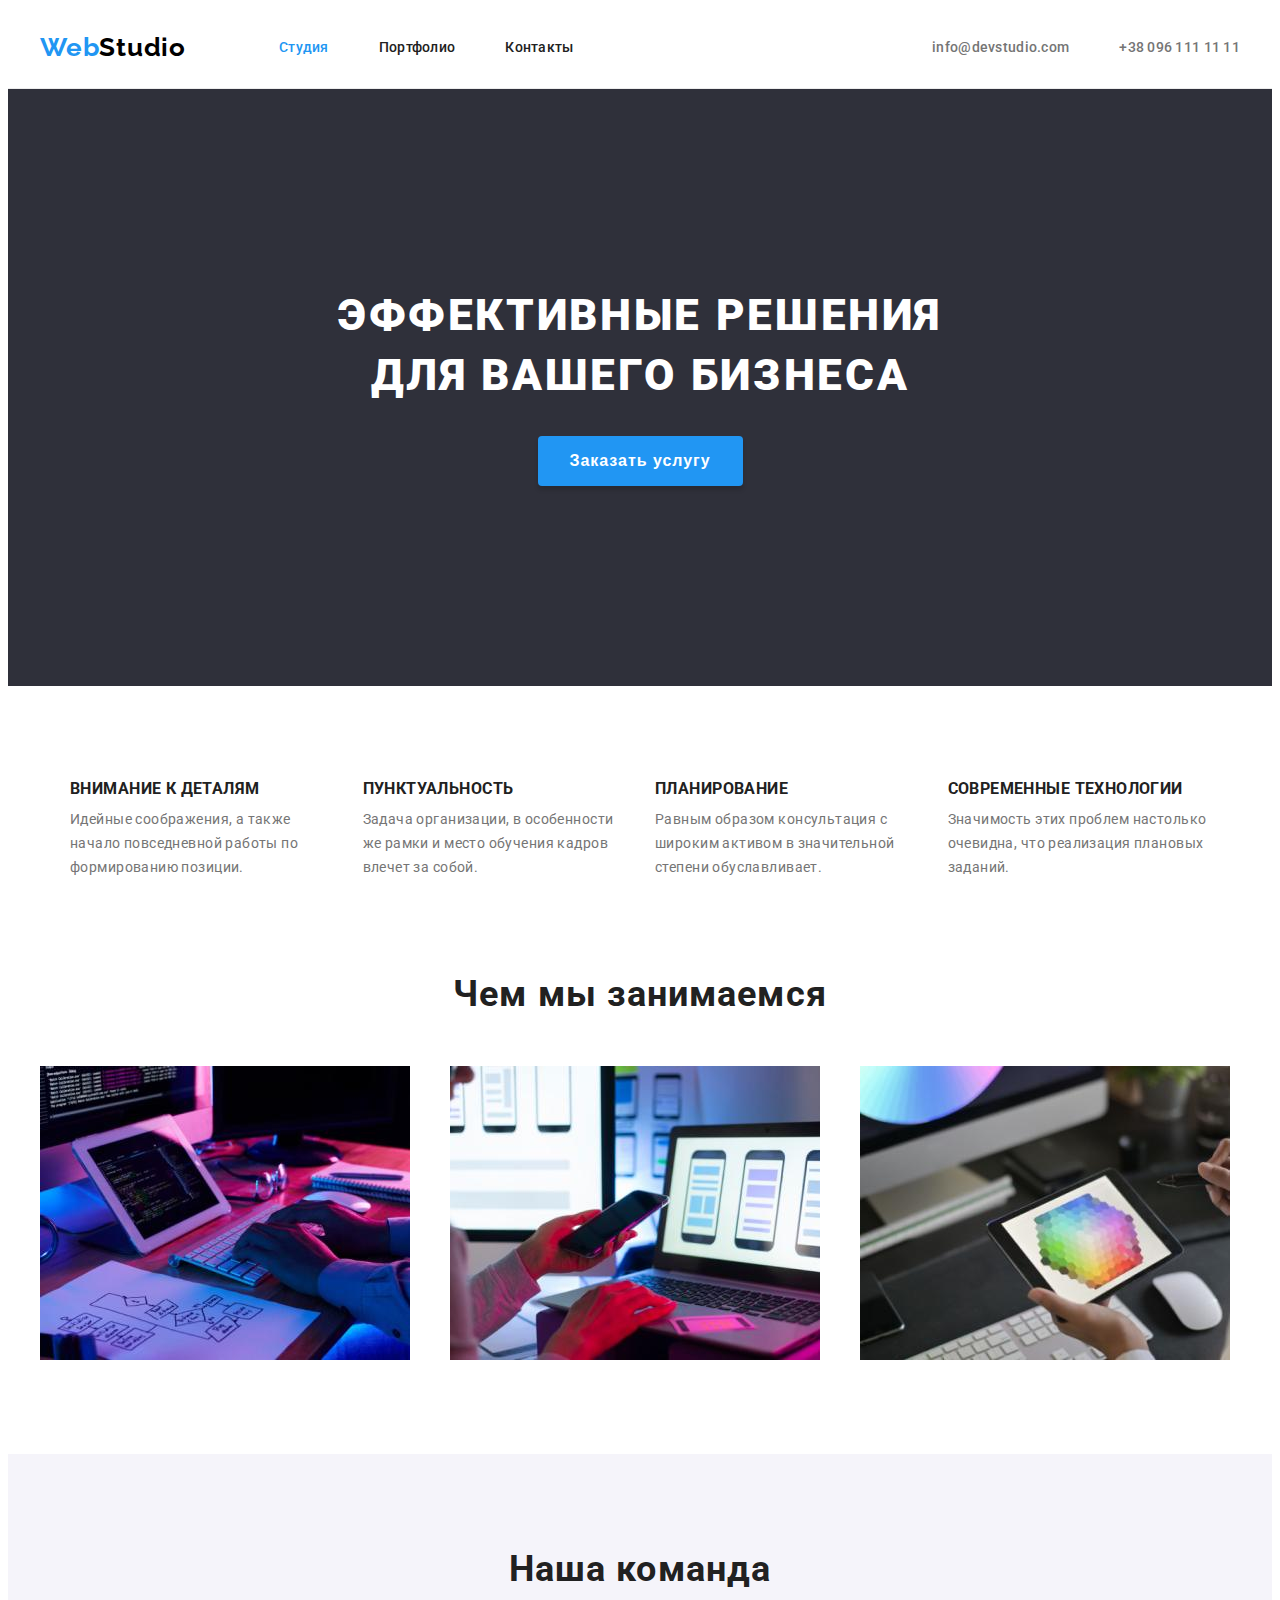
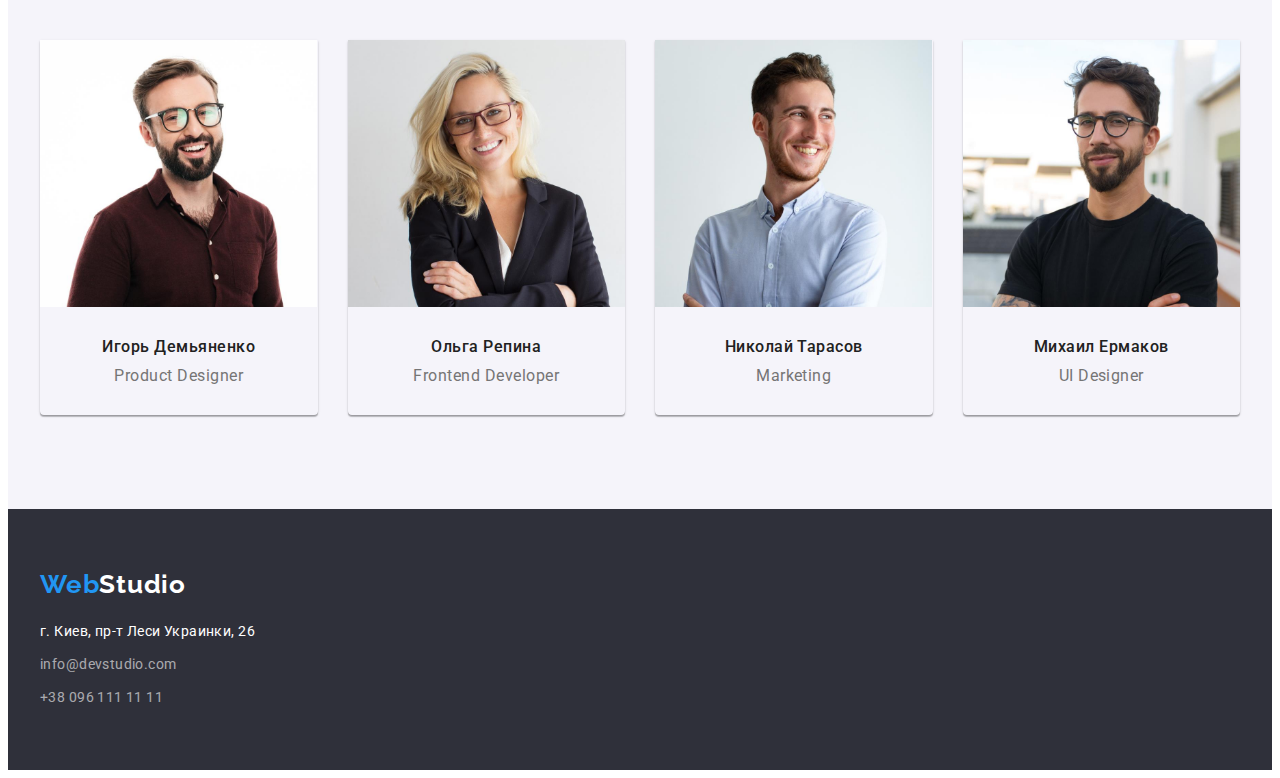
==== index.html @ 952a9874 "copy home work #3" ====
<!DOCTYPE html>
<html lang="ru">
    <head>
        <meta charset="UTF-8" />
        <meta http-equiv="X-UA-Compatible" content="IE=edge" />
        <meta name="viewport" content="width=device-width, initial-scale=1.0" />
        <title>WebStudio | Главная</title>

        <link rel="preconnect" href="https://fonts.googleapis.com" />
        <link rel="preconnect" href="https://fonts.gstatic.com" crossorigin />
        <link
            href="https://fonts.googleapis.com/css2?family=Raleway:wght@700&family=Roboto:wght@400;500;700;900&display=swap"
            rel="stylesheet"
        />
        <link
            rel="stylesheet"
            href="https://cdnjs.cloudflare.com/ajax/libs/modern-normalize/1.1.0/modern-normalize.min.css"
            integrity="sha512-wpPYUAdjBVSE4KJnH1VR1HeZfpl1ub8YT/NKx4PuQ5NmX2tKuGu6U/JRp5y+Y8XG2tV+wKQpNHVUX03MfMFn9Q=="
            crossorigin="anonymous"
            referrerpolicy="no-referrer"
        />
        <link rel="stylesheet" href="./css/styles.css" />
    </head>
    <body>
        <header class="header">
            <div class="container header-container">
                <a href="./index.html" lang="en" class="logo logo-header"
                    >Web<span>Studio</span></a
                >
                <nav class="navigation">
                    <ul class="navigation-list">
                        <li class="navigation-item">
                            <a
                                href="./index.html"
                                class="navigation-link current"
                                >Студия</a
                            >
                        </li>
                        <li class="navigation-item">
                            <a href="./portfolio.html" class="navigation-link"
                                >Портфолио</a
                            >
                        </li>
                        <li class="navigation-item">
                            <a href="#" class="navigation-link">Контакты</a>
                        </li>
                    </ul>
                </nav>
                <ul class="contacts">
                    <li class="contacts-item">
                        <a
                            href="mailto:info@devstudio.com"
                            class="contacts-link"
                            >info@devstudio.com</a
                        >
                    </li>
                    <li class="contacts-item">
                        <a href="tel:+380961111111" class="contacts-link"
                            >+38 096 111 11 11</a
                        >
                    </li>
                </ul>
            </div>
        </header>
        <main>
            <section class="order-service">
                <div class="container">
                    <h1 class="order-service-title">
                        Эффективные решения для вашего бизнеса
                    </h1>
                    <button type="button" class="order-service-button">
                        Заказать услугу
                    </button>
                </div>
            </section>
            <section class="features">
                <div class="container">
                    <h2 class="visually-hidden">Особенности</h2>
                    <ul class="features-list">
                        <li class="features-item">
                            <h3 class="features-title">Внимание к деталям</h3>
                            <p class="features-text">
                                Идейные соображения, а также начало повседневной
                                работы по формированию позиции.
                            </p>
                        </li>
                        <li class="features-item">
                            <h3 class="features-title">Пунктуальность</h3>
                            <p class="features-text">
                                Задача организации, в особенности же рамки и
                                место обучения кадров влечет за собой.
                            </p>
                        </li>
                        <li class="features-item">
                            <h3 class="features-title">Планирование</h3>
                            <p class="features-text">
                                Равным образом консультация с широким активом в
                                значительной степени обуславливает.
                            </p>
                        </li>
                        <li class="features-item">
                            <h3 class="features-title">
                                Современные технологии
                            </h3>
                            <p class="features-text">
                                Значимость этих проблем настолько очевидна, что
                                реализация плановых заданий.
                            </p>
                        </li>
                    </ul>
                </div>
            </section>
            <section class="about-us">
                <div class="container">
                    <h2 class="about-us-title">Чем мы занимаемся</h2>
                    <ul class="about-us-list">
                        <li class="about-us-item">
                            <img
                                src="./img/our-specialization-1.jpg"
                                alt="Разработка сайтов"
                            />
                        </li>
                        <li class="about-us-item">
                            <img
                                src="./img/our-specialization-2.jpg"
                                alt="Разработка мобильных приложений"
                            />
                        </li>
                        <li class="about-us-item">
                            <img
                                src="./img/our-specialization-3.jpg"
                                alt="Разработка уникальных дизайнов"
                            />
                        </li>
                    </ul>
                </div>
            </section>
            <section class="our-team">
                <div class="container">
                    <h2 class="our-team-title">Наша команда</h2>
                    <ul class="our-team-list">
                        <li class="our-team-item">
                            <img
                                src="./img/igor-demyanenko.jpg"
                                alt="Игорь Демьяненко - дизайнер"
                            />
                            <div class="our-team-description">
                                <h3 class="our-team-secondary-title">
                                    Игорь Демьяненко
                                </h3>
                                <p lang="en" class="our-team-text">
                                    Product Designer
                                </p>
                            </div>
                        </li>
                        <li class="our-team-item">
                            <img
                                src="./img/olga-repina.jpg"
                                alt="Ольга Репина - Frontend разработчик"
                            />
                            <div class="our-team-description">
                                <h3 class="our-team-secondary-title">
                                    Ольга Репина
                                </h3>
                                <p lang="en" class="our-team-text">
                                    Frontend Developer
                                </p>
                            </div>
                        </li>
                        <li class="our-team-item">
                            <img
                                src="./img/nikolay-tarasov.jpg"
                                alt="Николай Тарасов - Маркетолог"
                            />
                            <div class="our-team-description">
                                <h3 class="our-team-secondary-title">
                                    Николай Тарасов
                                </h3>
                                <p lang="en" class="our-team-text">Marketing</p>
                            </div>
                        </li>
                        <li class="our-team-item">
                            <img
                                src="./img/mikhail-yermakov.jpg"
                                alt="Михаил Ермаков - Дизайнер интерфейсов"
                            />
                            <div class="our-team-description">
                                <h3 class="our-team-secondary-title">
                                    Михаил Ермаков
                                </h3>
                                <p lang="en" class="our-team-text">
                                    UI Designer
                                </p>
                            </div>
                        </li>
                    </ul>
                </div>
            </section>
        </main>
        <footer class="footer">
            <div class="container">
                <div class="footer-logo-wrap">
                    <a href="./index.html" lang="en" class="logo logo-footer"
                        >Web<span>Studio</span></a
                    >
                </div>
                <address class="footer-address">
                    <p class="footer-address-text">
                        г. Киев, пр-т Леси Украинки, 26
                    </p>
                    <ul class="footer-address-list">
                        <li class="footer-address-item">
                            <a
                                href="mailto:info@devstudio.com"
                                class="footer-address-link"
                                >info@devstudio.com</a
                            >
                        </li>
                        <li>
                            <a
                                href="tel:+380961111111"
                                class="footer-address-link"
                                >+38 096 111 11 11</a
                            >
                        </li>
                    </ul>
                </address>
            </div>
        </footer>
    </body>
</html>
---- css/styles.css ----
:root {
    --first-background-color: #ffffff;
    --secondary-background-color: #2f303a;
    --third-background-color: #f5f4fa;
    --header-logo: #000000;
    --primery-text-color: #757575;
    --primery-title-color: #212121;
    --links-hover-color: #2196f3;
    --button-hover-color: #188ce8;
    --footer-links-color: rgba(255, 255, 255, 0.6);
    --header-border-bottom: #ececec;
    --our-work-item-border: #eeeeee;
}

body {
    font-family: 'Roboto', sans-serif;
    color: var(--primery-title-color);
    background-color: var(--first-background-color);
}

ul {
    list-style: none;
}

a {
    text-decoration: none;
    color: inherit;
}

p,
h1,
h2,
h3,
h4,
h5,
h6 {
    margin: 0;
}

ul {
    margin: 0;
    padding: 0;
}

button {
    cursor: pointer;
}

a {
    text-decoration: none;
}

ul {
    list-style: none;
}

img {
    display: block;
    max-width: 100%;
    height: auto;
}

.container {
    width: 1200px;
    padding-right: 15px;
    padding-left: 15px;
    margin: 0 auto;
}

.visually-hidden {
    position: absolute;
    white-space: nowrap;
    width: 1px;
    height: 1px;
    overflow: hidden;
    border: 0;
    padding: 0;
    clip: rect(0 0 0 0);
    clip-path: inset(50%);
    margin: -1px;
}

.logo {
    font-family: Raleway;
    font-weight: 700;
    font-size: 26px;
    line-height: 1.19;
    letter-spacing: 0.03em;
    color: var(--links-hover-color);
}

/* links
   ========================================================================== */

.current,
.footer-address-link:hover,
.footer-address-link:focus,
.contacts-link:hover,
.contacts-link:focus,
.navigation-link:hover,
.navigation-link:focus {
    color: var(--links-hover-color);
}

/* header
   ========================================================================== */

.header {
    border-bottom: 1px solid var(--header-border-bottom);
}

.header-container {
    display: flex;
    align-items: center;
}

.navigation-list {
    display: flex;
}

.logo-header {
    margin-right: 93px;
    padding-top: 24px;
    padding-bottom: 25px;
}

.logo span {
    color: var(--header-logo);
}

.navigation {
    font-weight: 500;
    font-size: 14px;
    line-height: 1.14;
    letter-spacing: 0.02em;
}

.navigation-link {
    display: block;
    padding-top: 32px;
    padding-bottom: 32px;
}

.navigation-item:not(:last-child) {
    margin-right: 50px;
}

.contacts {
    display: flex;
    margin-left: auto;
    font-weight: 500;
    font-size: 14px;
    line-height: 1.14;
    letter-spacing: 0.02em;
    color: var(--primery-text-color);
}

.contacts-link {
    padding-top: 32px;
    padding-bottom: 32px;
}

.contacts-item:not(:last-child) {
    margin-right: 50px;
}

/* order service
   ========================================================================== */

.order-service {
    padding-top: 197px;
    padding-bottom: 200px;
    background-color: var(--secondary-background-color);
}

.order-service-title {
    width: 696px;
    margin: 0 auto 30px;
    text-align: center;
    font-weight: 900;
    font-size: 44px;
    line-height: 1.36;
    letter-spacing: 0.06em;
    text-transform: uppercase;
    color: var(--first-background-color);
}

.order-service-button {
    display: block;
    min-width: 200px;
    min-height: 50px;
    padding: 10px 32px;
    margin: 0 auto;
    border: 0;
    border-radius: 4px;
    font-weight: 700;
    font-size: 16px;
    line-height: 1.88;
    letter-spacing: 0.06em;
    color: var(--first-background-color);
    background-color: var(--links-hover-color);
    box-shadow: 0px 4px 4px rgba(0, 0, 0, 0.15);
}
.order-service-button:hover,
.order-service-button:focus {
    background-color: var(--button-hover-color);
}
/* features
   ========================================================================== */

.features {
    font-size: 14px;
    letter-spacing: 0.03em;
    padding-top: 94px;
    padding-bottom: 94px;
}

.features-list {
    display: flex;
    flex-wrap: wrap;
    margin-left: 30px;
}

.features-item {
    flex-basis: calc(100% / 4 - 30px);
    margin-right: 30px;
    width: 270px;
}

.features-title {
    margin-bottom: 10px;
}

.features-item .features-title {
    font-weight: 700;
    line-height: 1.14;
    text-transform: uppercase;
}

.features-text {
    line-height: 1.71;
    color: var(--primery-text-color);
}

/* about us
   ========================================================================== */

.about-us {
    padding-bottom: 94px;
}

.about-us-list {
    display: flex;
    flex-wrap: wrap;
    margin-right: -30px;
}

.about-us-item {
    flex-basis: calc(100% / 3 - 30px);
    margin-right: 30px;
}

.about-us-title {
    margin-bottom: 50px;
    text-align: center;
    font-weight: 700;
    font-size: 36px;
    line-height: 1.16;
    letter-spacing: 0.03em;
}

/* our team
   ========================================================================== */

.our-team {
    padding-top: 94px;
    padding-bottom: 94px;
    background-color: var(--third-background-color);
}

.our-team-title {
    margin-bottom: 50px;
    text-align: center;
    font-weight: 700;
    font-size: 36px;
    line-height: 1.17;
    letter-spacing: 0.03em;
}

.our-team-list {
    display: flex;
    flex-wrap: wrap;
    margin-right: -30px;
}

.our-team-item {
    flex-basis: calc(100% / 4 - 30px);
    margin-right: 30px;
    border-radius: 0px 0px 4px 4px;
    box-shadow: 0px 1px 3px rgba(0, 0, 0, 0.12), 0px 1px 1px rgba(0, 0, 0, 0.14),
        0px 2px 1px rgba(0, 0, 0, 0.2);
}

.our-team-description {
    padding-top: 30px;
    padding-bottom: 30px;
    text-align: center;
}

.our-team-secondary-title {
    margin-bottom: 10px;
    font-weight: 500;
    font-size: 16px;
    line-height: 1.19;
    letter-spacing: 0.03em;
}

.our-team-text {
    font-size: 16px;
    line-height: 1.19;
    letter-spacing: 0.03em;
    color: var(--primery-text-color);
}

/* footer
   ========================================================================== */
.footer {
    padding-top: 60px;
    padding-bottom: 60px;
    background-color: var(--secondary-background-color);
}

.footer-address {
    font-style: normal;
    font-size: 14px;
    line-height: 1.71;
    letter-spacing: 0.03em;
}

.footer-address-item:not(:last-child) {
    margin-bottom: 9px;
}

.footer-address-text {
    margin-bottom: 9px;
    color: var(--first-background-color);
}

.footer-address-link {
    color: rgba(255, 255, 255, 0.6);
}

.footer-logo-wrap {
    margin-bottom: 20px;
}

.logo-footer {
    margin-bottom: 20px;
}

.logo-footer span {
    color: var(--first-background-color);
}

/* our works
   ========================================================================== */

.our-works {
    padding-top: 94px;
    padding-bottom: 92px;
}

.our-works-button-list {
    display: flex;
    margin-bottom: 50px;
    justify-content: center;
}

.our-works-button-item:not(:last-child) {
    margin-right: 8px;
}

.our-works-button {
    padding: 6px 22px;
    border-radius: 4px;
    border: 0;
    font-weight: 500;
    font-size: 16px;
    line-height: 1.63;
    letter-spacing: 0.03em;
    color: inherit;
    background-color: var(--third-background-color);
}

.active-button,
.our-works-button:hover,
.our-works-button:focus {
    border: 0;
    color: var(--first-background-color);
    background-color: var(--links-hover-color);
    box-shadow: 0px 3px 1px rgba(0, 0, 0, 0.1), 0px 1px 2px rgba(0, 0, 0, 0.08),
        0px 2px 2px rgba(0, 0, 0, 0.12);
}

.our-work-list {
    display: flex;
    flex-wrap: wrap;
    margin-right: -30px;
    margin-bottom: -30px;
}

.our-work-item {
    flex-basis: calc(100% / 3 - 30px);
    margin-right: 30px;
    margin-bottom: 30px;
}

.our-work-item:hover,
.our-work-item:focus {
    box-shadow: 0px 1px 1px rgba(0, 0, 0, 0.12), 0px 4px 4px rgba(0, 0, 0, 0.06),
        1px 4px 6px rgba(0, 0, 0, 0.16);
}

.our-works-description {
    padding: 20px 24px;
    border-right: 1px solid var(--our-work-item-border);
    border-bottom: 1px solid var(--our-work-item-border);
    border-left: 1px solid var(--our-work-item-border);
    background-color: var(--first-background-color);
}

.our-works-title {
    font-weight: 700;
    font-size: 18px;
    line-height: 2;
    letter-spacing: 0.06em;
}
.our-works-text {
    font-size: 16px;
    line-height: 1.86;
    letter-spacing: 0.03em;
    color: var(--primery-text-color);
}
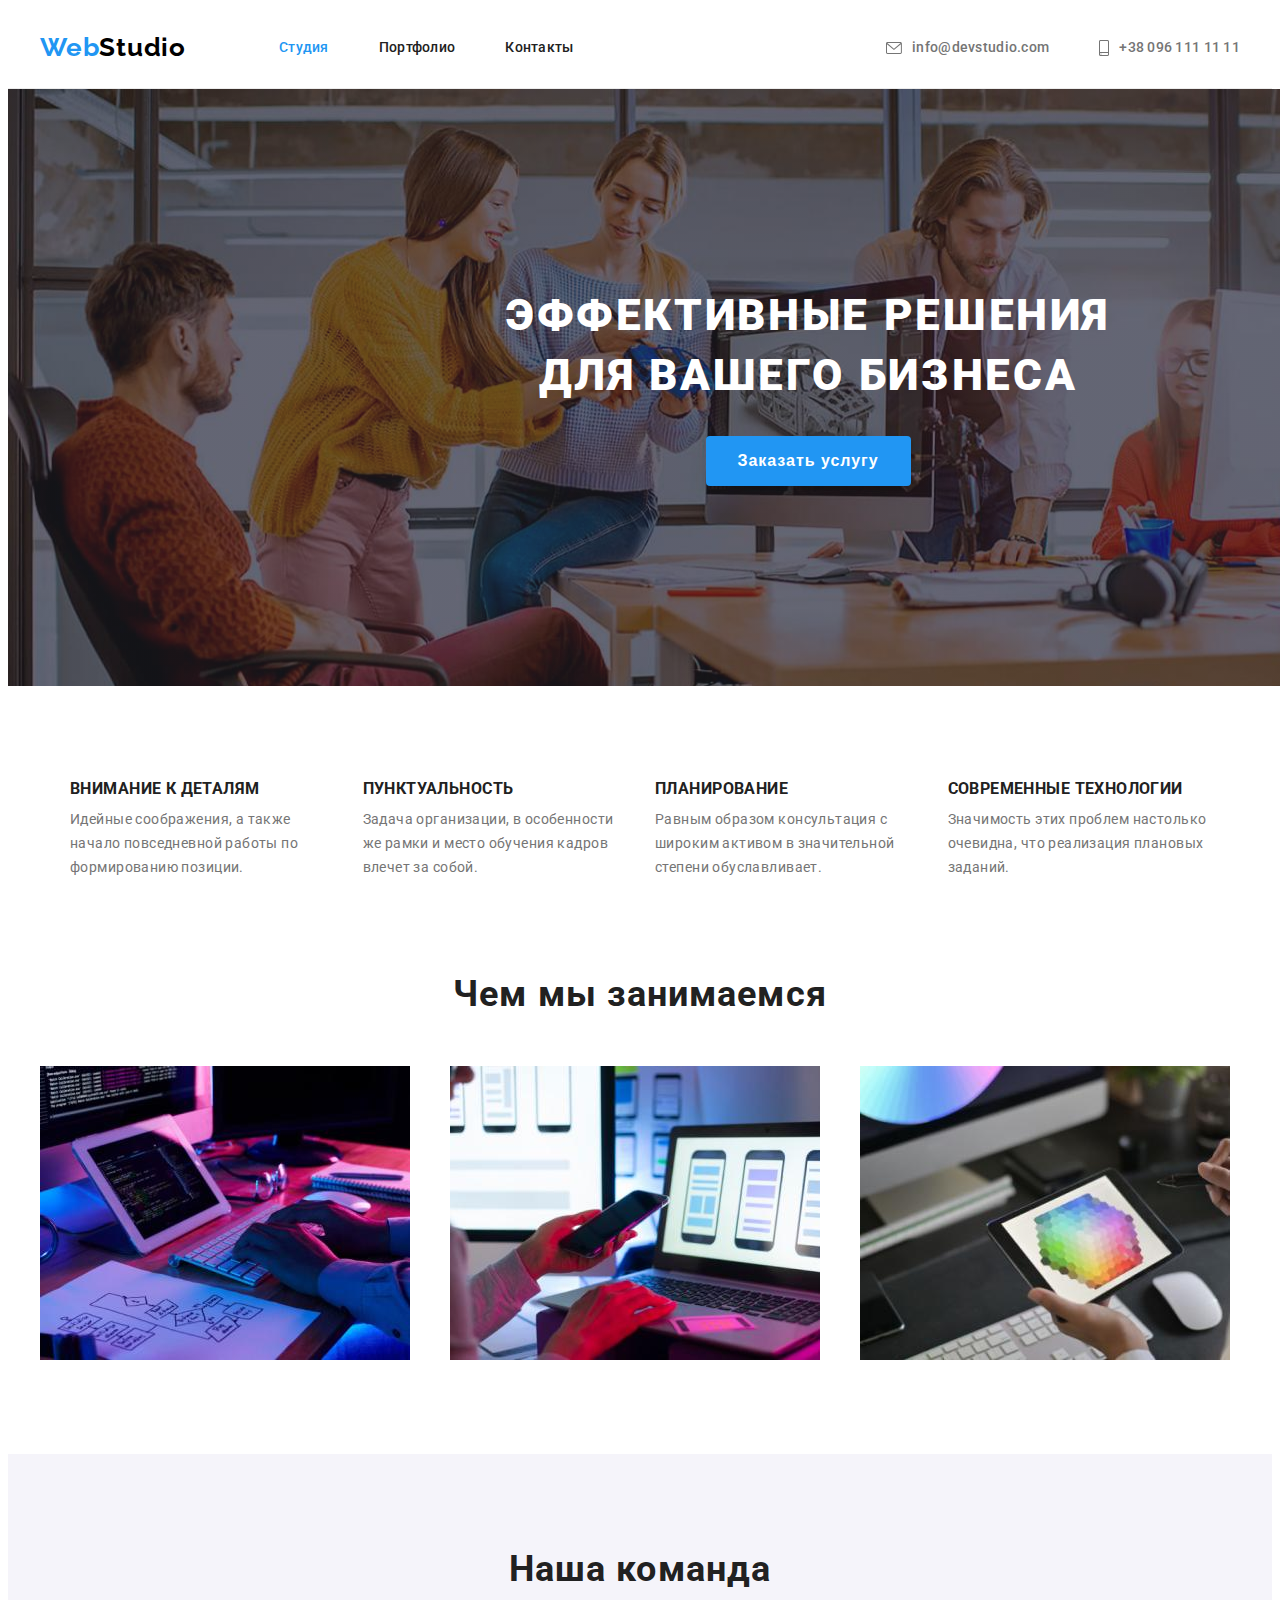
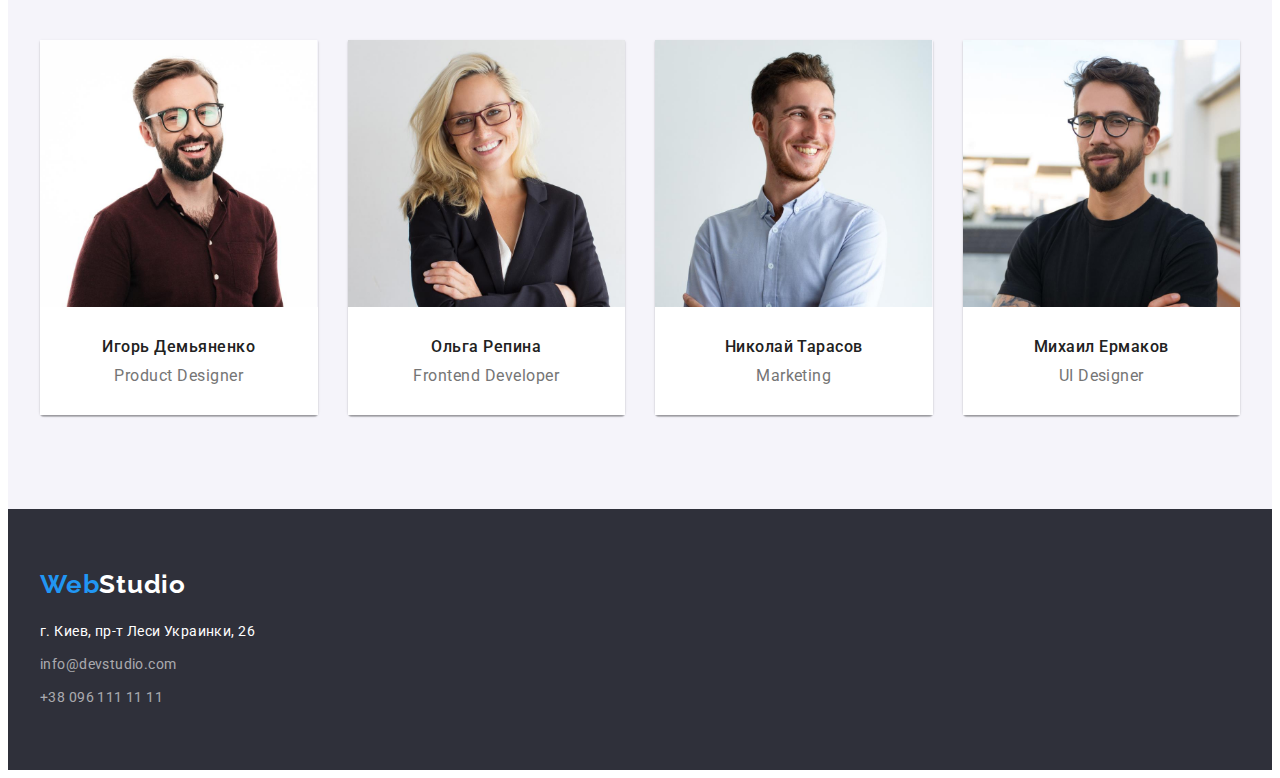
==== commit 44b2cb0a: "header done" ====
--- a/index.html
+++ b/index.html
@@ -51,12 +51,20 @@
                         <a
                             href="mailto:info@devstudio.com"
                             class="contacts-link"
-                            >info@devstudio.com</a
-                        >
+                            ><svg class="contacts-icon-envelope">
+                                <use href="./img/icons.svg#icon-envelope"></use>
+                            </svg>
+                            info@devstudio.com
+                        </a>
                     </li>
                     <li class="contacts-item">
-                        <a href="tel:+380961111111" class="contacts-link"
-                            >+38 096 111 11 11</a
+                        <a href="tel:+380961111111" class="contacts-link">
+                            <svg class="contacts-icon-smartphone">
+                                <use
+                                    href="./img/icons.svg#icon-smartphone"
+                                ></use>
+                            </svg>
+                            +38 096 111 11 11</a
                         >
                     </li>
                 </ul>
--- a/css/styles.css
+++ b/css/styles.css
@@ -155,9 +155,35 @@
     color: var(--primery-text-color);
 }
 
+.contacts-icon-envelope {
+    width: 16px;
+    height: 12px;
+    margin-right: 10px;
+    fill: var(--primery-text-color);
+}
+
+.contacts-link:hover .contacts-icon-envelope,
+.contacts-link:focus .contacts-icon-envelope {
+    fill: var(--links-hover-color);
+}
+
+.contacts-icon-smartphone {
+    width: 10px;
+    height: 16px;
+    margin-right: 10px;
+    fill: var(--primery-text-color);
+}
+
+.contacts-link:hover .contacts-icon-smartphone,
+.contacts-link:focus .contacts-icon-smartphone {
+    fill: var(--links-hover-color);
+}
+
 .contacts-link {
+    display: flex;
     padding-top: 32px;
     padding-bottom: 32px;
+    align-items: center;
 }
 
 .contacts-item:not(:last-child) {
@@ -168,8 +194,15 @@
    ========================================================================== */
 
 .order-service {
+    width: 1600px;
+    margin: 0 auto;
     padding-top: 197px;
     padding-bottom: 200px;
+    background-image: linear-gradient(
+            rgba(47, 48, 58, 0.4),
+            rgba(47, 48, 58, 0.4)
+        ),
+        url(../img/order-service-bg.jpg);
     background-color: var(--secondary-background-color);
 }
 
@@ -305,6 +338,7 @@
     padding-top: 30px;
     padding-bottom: 30px;
     text-align: center;
+    background-color: var(--first-background-color);
 }
 
 .our-team-secondary-title {
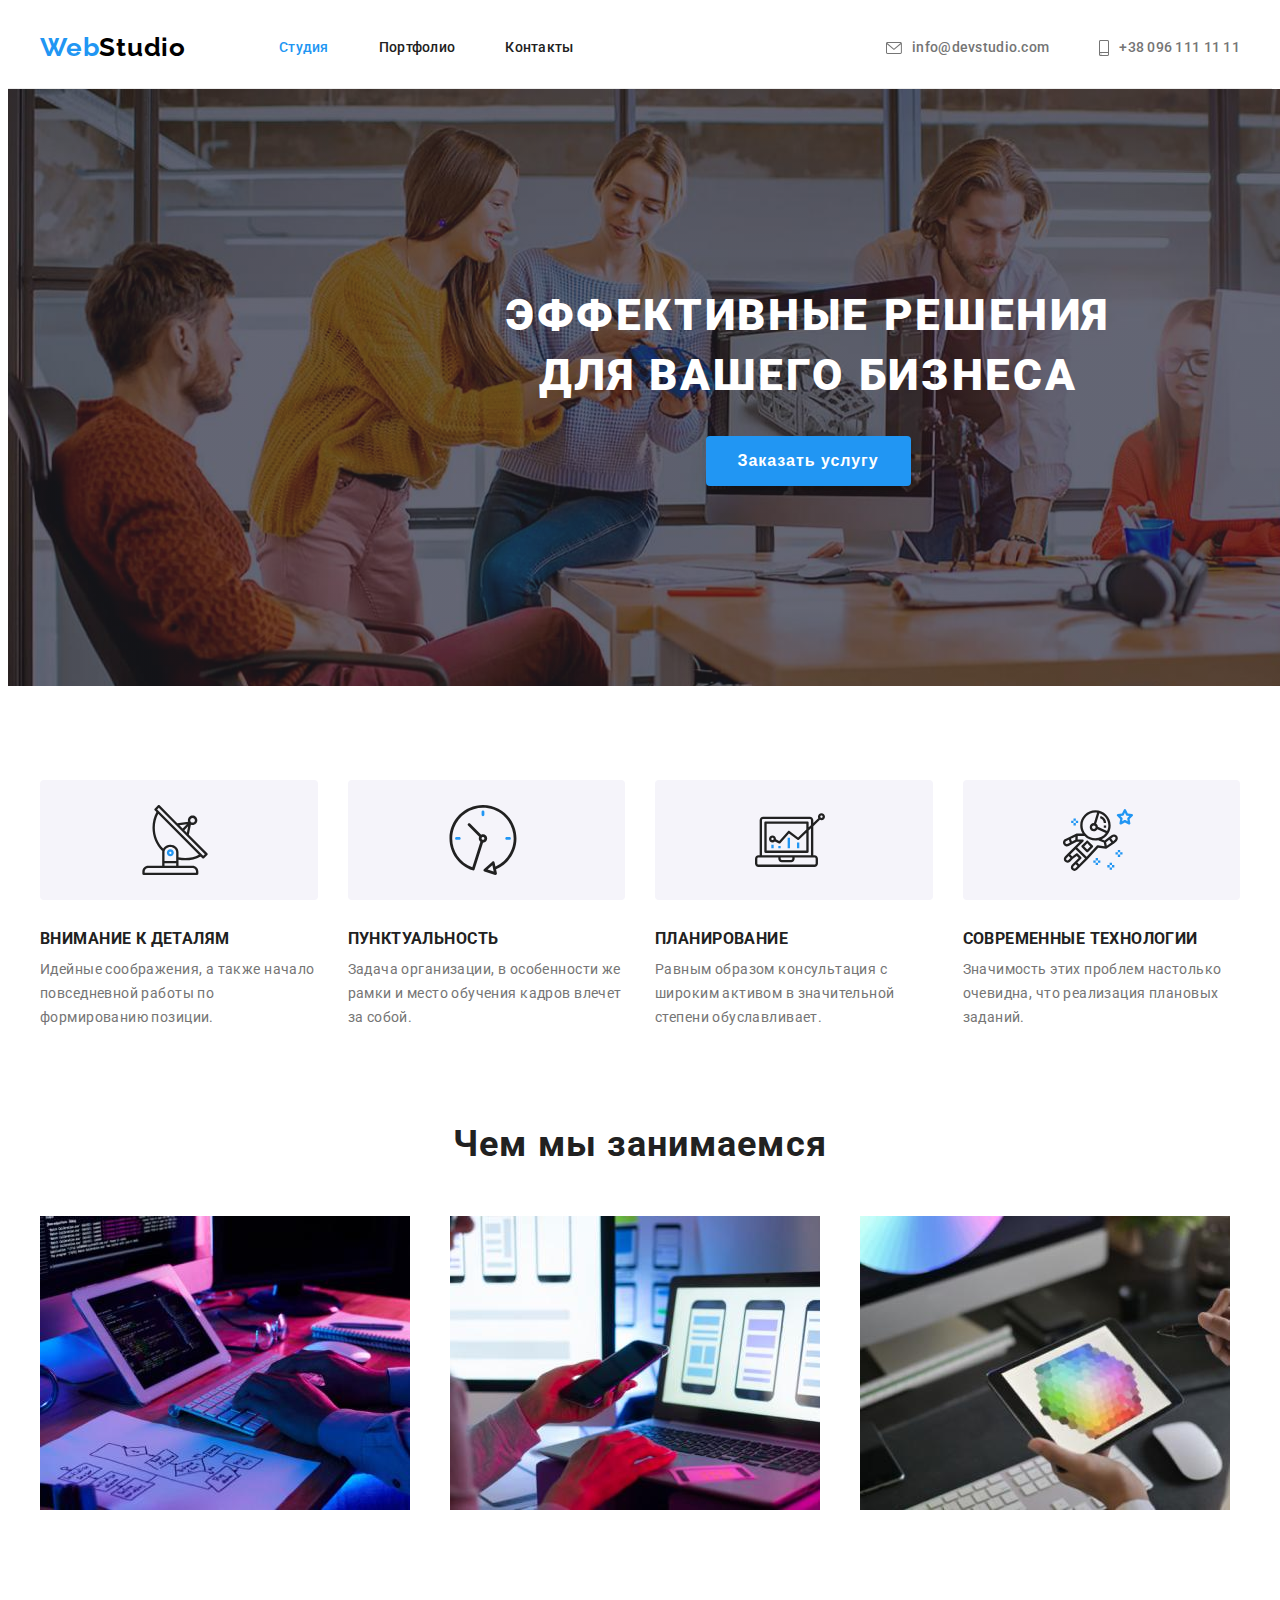
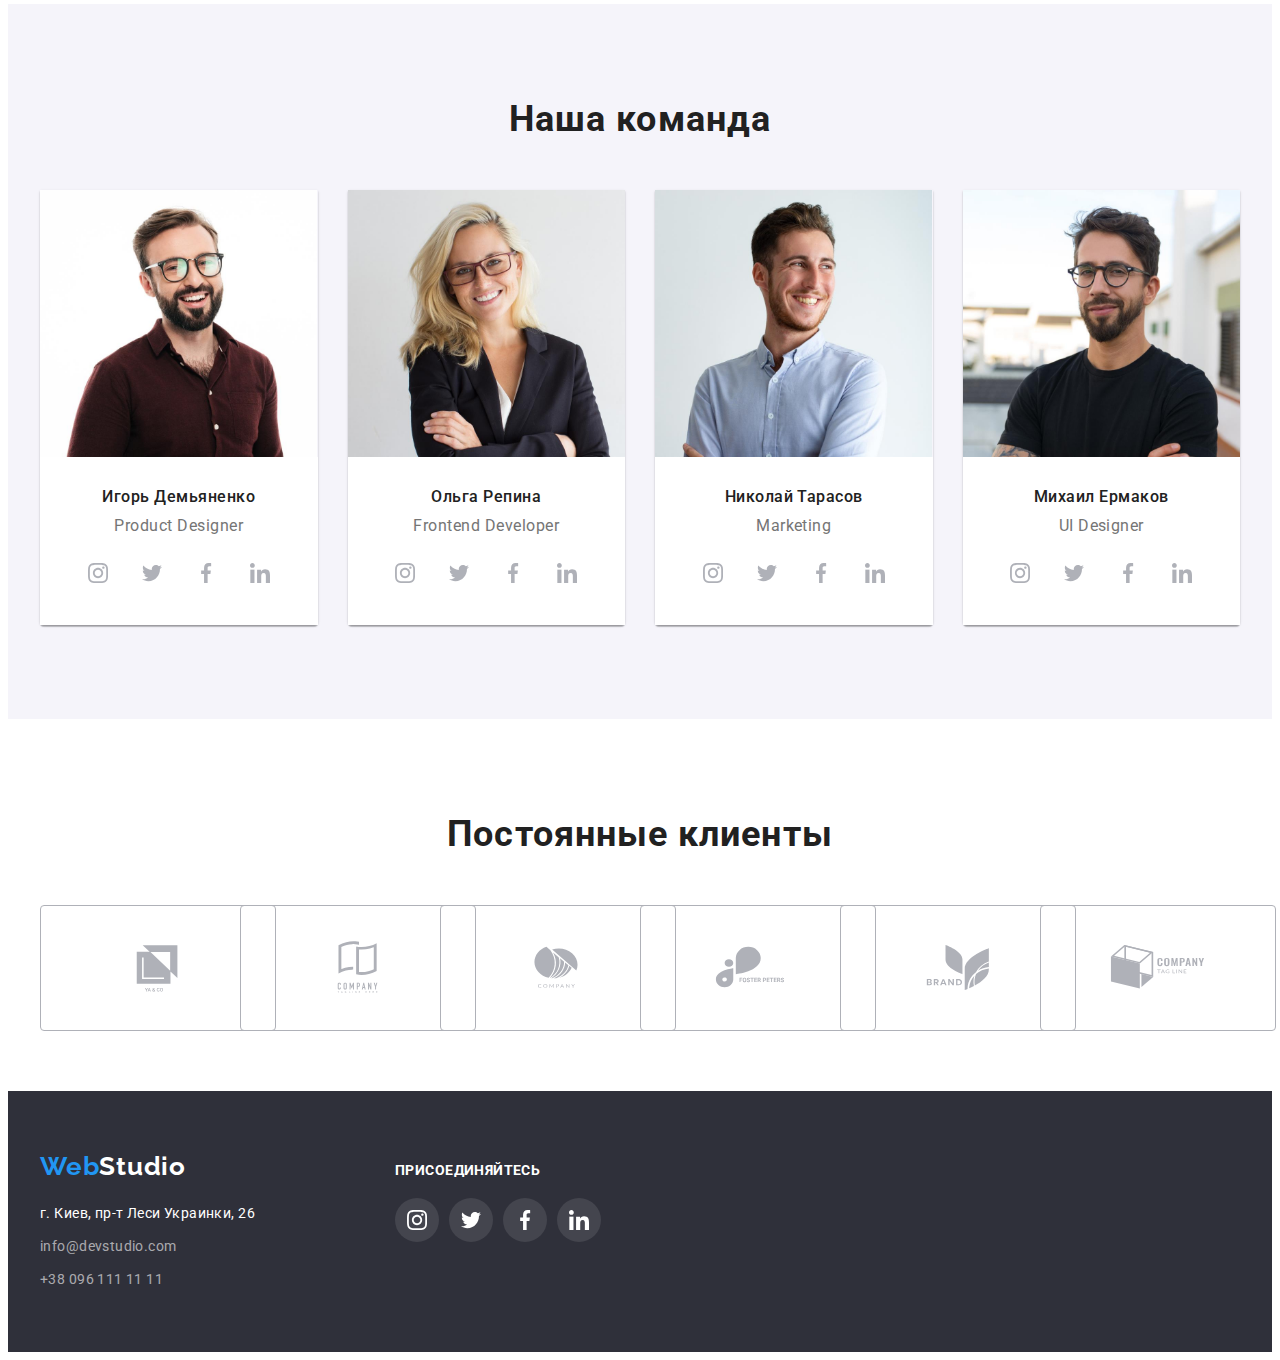
==== commit 8b94091c: "added icons, shadows and section clients" ====
--- a/index.html
+++ b/index.html
@@ -86,6 +86,13 @@
                     <h2 class="visually-hidden">Особенности</h2>
                     <ul class="features-list">
                         <li class="features-item">
+                            <div class="features-item-icon-wrap">
+                                <svg class="features-item-icon">
+                                    <use
+                                        href="./img/icons.svg#icon-antenna"
+                                    ></use>
+                                </svg>
+                            </div>
                             <h3 class="features-title">Внимание к деталям</h3>
                             <p class="features-text">
                                 Идейные соображения, а также начало повседневной
@@ -93,6 +100,13 @@
                             </p>
                         </li>
                         <li class="features-item">
+                            <div class="features-item-icon-wrap">
+                                <svg class="features-item-icon">
+                                    <use
+                                        href="./img/icons.svg#icon-clock"
+                                    ></use>
+                                </svg>
+                            </div>
                             <h3 class="features-title">Пунктуальность</h3>
                             <p class="features-text">
                                 Задача организации, в особенности же рамки и
@@ -100,6 +114,13 @@
                             </p>
                         </li>
                         <li class="features-item">
+                            <div class="features-item-icon-wrap">
+                                <svg class="features-item-icon">
+                                    <use
+                                        href="./img/icons.svg#icon-diagram"
+                                    ></use>
+                                </svg>
+                            </div>
                             <h3 class="features-title">Планирование</h3>
                             <p class="features-text">
                                 Равным образом консультация с широким активом в
@@ -107,6 +128,13 @@
                             </p>
                         </li>
                         <li class="features-item">
+                            <div class="features-item-icon-wrap">
+                                <svg class="features-item-icon">
+                                    <use
+                                        href="./img/icons.svg#icon-astronaut"
+                                    ></use>
+                                </svg>
+                            </div>
                             <h3 class="features-title">
                                 Современные технологии
                             </h3>
@@ -159,6 +187,88 @@
                                 <p lang="en" class="our-team-text">
                                     Product Designer
                                 </p>
+                                <ul class="social-list">
+                                    <li class="social-item">
+                                        <a
+                                            href=""
+                                            class="
+                                                social-link
+                                                our-team-social-link
+                                            "
+                                        >
+                                            <svg
+                                                class="
+                                                    social-icon
+                                                    our-team-social-icon
+                                                "
+                                            >
+                                                <use
+                                                    href="./img/icons.svg#icon-instagram"
+                                                ></use>
+                                            </svg>
+                                        </a>
+                                    </li>
+                                    <li class="social-item">
+                                        <a
+                                            href=""
+                                            class="
+                                                social-link
+                                                our-team-social-link
+                                            "
+                                        >
+                                            <svg
+                                                class="
+                                                    social-icon
+                                                    our-team-social-icon
+                                                "
+                                            >
+                                                <use
+                                                    href="./img/icons.svg#icon-twitter"
+                                                ></use>
+                                            </svg>
+                                        </a>
+                                    </li>
+                                    <li class="social-item">
+                                        <a
+                                            href=""
+                                            class="
+                                                social-link
+                                                our-team-social-link
+                                            "
+                                        >
+                                            <svg
+                                                class="
+                                                    social-icon
+                                                    our-team-social-icon
+                                                "
+                                            >
+                                                <use
+                                                    href="./img/icons.svg#icon-facebook"
+                                                ></use>
+                                            </svg>
+                                        </a>
+                                    </li>
+                                    <li class="social-item">
+                                        <a
+                                            href=""
+                                            class="
+                                                social-link
+                                                our-team-social-link
+                                            "
+                                        >
+                                            <svg
+                                                class="
+                                                    social-icon
+                                                    our-team-social-icon
+                                                "
+                                            >
+                                                <use
+                                                    href="./img/icons.svg#icon-linkedin"
+                                                ></use>
+                                            </svg>
+                                        </a>
+                                    </li>
+                                </ul>
                             </div>
                         </li>
                         <li class="our-team-item">
@@ -173,6 +283,88 @@
                                 <p lang="en" class="our-team-text">
                                     Frontend Developer
                                 </p>
+                                <ul class="social-list">
+                                    <li class="social-item">
+                                        <a
+                                            href=""
+                                            class="
+                                                social-link
+                                                our-team-social-link
+                                            "
+                                        >
+                                            <svg
+                                                class="
+                                                    social-icon
+                                                    our-team-social-icon
+                                                "
+                                            >
+                                                <use
+                                                    href="./img/icons.svg#icon-instagram"
+                                                ></use>
+                                            </svg>
+                                        </a>
+                                    </li>
+                                    <li class="social-item">
+                                        <a
+                                            href=""
+                                            class="
+                                                social-link
+                                                our-team-social-link
+                                            "
+                                        >
+                                            <svg
+                                                class="
+                                                    social-icon
+                                                    our-team-social-icon
+                                                "
+                                            >
+                                                <use
+                                                    href="./img/icons.svg#icon-twitter"
+                                                ></use>
+                                            </svg>
+                                        </a>
+                                    </li>
+                                    <li class="social-item">
+                                        <a
+                                            href=""
+                                            class="
+                                                social-link
+                                                our-team-social-link
+                                            "
+                                        >
+                                            <svg
+                                                class="
+                                                    social-icon
+                                                    our-team-social-icon
+                                                "
+                                            >
+                                                <use
+                                                    href="./img/icons.svg#icon-facebook"
+                                                ></use>
+                                            </svg>
+                                        </a>
+                                    </li>
+                                    <li class="social-item">
+                                        <a
+                                            href=""
+                                            class="
+                                                social-link
+                                                our-team-social-link
+                                            "
+                                        >
+                                            <svg
+                                                class="
+                                                    social-icon
+                                                    our-team-social-icon
+                                                "
+                                            >
+                                                <use
+                                                    href="./img/icons.svg#icon-linkedin"
+                                                ></use>
+                                            </svg>
+                                        </a>
+                                    </li>
+                                </ul>
                             </div>
                         </li>
                         <li class="our-team-item">
@@ -185,6 +377,88 @@
                                     Николай Тарасов
                                 </h3>
                                 <p lang="en" class="our-team-text">Marketing</p>
+                                <ul class="social-list">
+                                    <li class="social-item">
+                                        <a
+                                            href=""
+                                            class="
+                                                social-link
+                                                our-team-social-link
+                                            "
+                                        >
+                                            <svg
+                                                class="
+                                                    social-icon
+                                                    our-team-social-icon
+                                                "
+                                            >
+                                                <use
+                                                    href="./img/icons.svg#icon-instagram"
+                                                ></use>
+                                            </svg>
+                                        </a>
+                                    </li>
+                                    <li class="social-item">
+                                        <a
+                                            href=""
+                                            class="
+                                                social-link
+                                                our-team-social-link
+                                            "
+                                        >
+                                            <svg
+                                                class="
+                                                    social-icon
+                                                    our-team-social-icon
+                                                "
+                                            >
+                                                <use
+                                                    href="./img/icons.svg#icon-twitter"
+                                                ></use>
+                                            </svg>
+                                        </a>
+                                    </li>
+                                    <li class="social-item">
+                                        <a
+                                            href=""
+                                            class="
+                                                social-link
+                                                our-team-social-link
+                                            "
+                                        >
+                                            <svg
+                                                class="
+                                                    social-icon
+                                                    our-team-social-icon
+                                                "
+                                            >
+                                                <use
+                                                    href="./img/icons.svg#icon-facebook"
+                                                ></use>
+                                            </svg>
+                                        </a>
+                                    </li>
+                                    <li class="social-item">
+                                        <a
+                                            href=""
+                                            class="
+                                                social-link
+                                                our-team-social-link
+                                            "
+                                        >
+                                            <svg
+                                                class="
+                                                    social-icon
+                                                    our-team-social-icon
+                                                "
+                                            >
+                                                <use
+                                                    href="./img/icons.svg#icon-linkedin"
+                                                ></use>
+                                            </svg>
+                                        </a>
+                                    </li>
+                                </ul>
                             </div>
                         </li>
                         <li class="our-team-item">
@@ -199,40 +473,222 @@
                                 <p lang="en" class="our-team-text">
                                     UI Designer
                                 </p>
-                            </div>
+                                <ul class="social-list">
+                                    <li class="social-item">
+                                        <a
+                                            href=""
+                                            class="
+                                                social-link
+                                                our-team-social-link
+                                            "
+                                        >
+                                            <svg
+                                                class="
+                                                    social-icon
+                                                    our-team-social-icon
+                                                "
+                                            >
+                                                <use
+                                                    href="./img/icons.svg#icon-instagram"
+                                                ></use>
+                                            </svg>
+                                        </a>
+                                    </li>
+                                    <li class="social-item">
+                                        <a
+                                            href=""
+                                            class="
+                                                social-link
+                                                our-team-social-link
+                                            "
+                                        >
+                                            <svg
+                                                class="
+                                                    social-icon
+                                                    our-team-social-icon
+                                                "
+                                            >
+                                                <use
+                                                    href="./img/icons.svg#icon-twitter"
+                                                ></use>
+                                            </svg>
+                                        </a>
+                                    </li>
+                                    <li class="social-item">
+                                        <a
+                                            href=""
+                                            class="
+                                                social-link
+                                                our-team-social-link
+                                            "
+                                        >
+                                            <svg
+                                                class="
+                                                    social-icon
+                                                    our-team-social-icon
+                                                "
+                                            >
+                                                <use
+                                                    href="./img/icons.svg#icon-facebook"
+                                                ></use>
+                                            </svg>
+                                        </a>
+                                    </li>
+                                    <li class="social-item">
+                                        <a
+                                            href=""
+                                            class="
+                                                social-link
+                                                our-team-social-link
+                                            "
+                                        >
+                                            <svg
+                                                class="
+                                                    social-icon
+                                                    our-team-social-icon
+                                                "
+                                            >
+                                                <use
+                                                    href="./img/icons.svg#icon-linkedin"
+                                                ></use>
+                                            </svg>
+                                        </a>
+                                    </li>
+                                </ul>
+                            </div>
+                        </li>
+                    </ul>
+                </div>
+            </section>
+            <section class="clients">
+                <div class="container">
+                    <h2 class="clients-title">Постоянные клиенты</h2>
+                    <ul class="clients-list">
+                        <li class="clients-item">
+                            <a href="" class="clients-link">
+                                <svg class="clients-icon">
+                                    <use href="./img/icons.svg#icon-logo"></use>
+                                </svg>
+                            </a>
+                        </li>
+                        <li class="clients-item">
+                            <a href="" class="clients-link">
+                                <svg class="clients-icon">
+                                    <use
+                                        href="./img/icons.svg#icon-logo1"
+                                    ></use>
+                                </svg>
+                            </a>
+                        </li>
+                        <li class="clients-item">
+                            <a href="" class="clients-link">
+                                <svg class="clients-icon">
+                                    <use
+                                        href="./img/icons.svg#icon-logo2"
+                                    ></use>
+                                </svg>
+                            </a>
+                        </li>
+                        <li class="clients-item">
+                            <a href="" class="clients-link">
+                                <svg class="clients-icon">
+                                    <use
+                                        href="./img/icons.svg#icon-logo3"
+                                    ></use>
+                                </svg>
+                            </a>
+                        </li>
+                        <li class="clients-item">
+                            <a href="" class="clients-link">
+                                <svg class="clients-icon">
+                                    <use
+                                        href="./img/icons.svg#icon-logo4"
+                                    ></use>
+                                </svg>
+                            </a>
+                        </li>
+                        <li class="clients-item">
+                            <a href="" class="clients-link">
+                                <svg class="clients-icon">
+                                    <use
+                                        href="./img/icons.svg#icon-logo5"
+                                    ></use>
+                                </svg>
+                            </a>
                         </li>
                     </ul>
                 </div>
             </section>
         </main>
         <footer class="footer">
-            <div class="container">
-                <div class="footer-logo-wrap">
+            <div class="container footer-container">
+                <div class="footer-address">
                     <a href="./index.html" lang="en" class="logo logo-footer"
                         >Web<span>Studio</span></a
                     >
+                    <address class="footer-address">
+                        <p class="footer-address-text">
+                            г. Киев, пр-т Леси Украинки, 26
+                        </p>
+                        <ul class="footer-address-list">
+                            <li class="footer-address-item">
+                                <a
+                                    href="mailto:info@devstudio.com"
+                                    class="footer-address-link"
+                                    >info@devstudio.com</a
+                                >
+                            </li>
+                            <li>
+                                <a
+                                    href="tel:+380961111111"
+                                    class="footer-address-link"
+                                    >+38 096 111 11 11</a
+                                >
+                            </li>
+                        </ul>
+                    </address>
                 </div>
-                <address class="footer-address">
-                    <p class="footer-address-text">
-                        г. Киев, пр-т Леси Украинки, 26
-                    </p>
-                    <ul class="footer-address-list">
-                        <li class="footer-address-item">
-                            <a
-                                href="mailto:info@devstudio.com"
-                                class="footer-address-link"
-                                >info@devstudio.com</a
-                            >
-                        </li>
-                        <li>
-                            <a
-                                href="tel:+380961111111"
-                                class="footer-address-link"
-                                >+38 096 111 11 11</a
-                            >
+                <div class="footer-social">
+                    <h2 class="footer-social-title">присоединяйтесь</h2>
+                    <ul class="social-list">
+                        <li class="social-item">
+                            <a href="" class="social-link footer-social-link">
+                                <svg class="social-icon footer-social-icon">
+                                    <use
+                                        href="./img/icons.svg#icon-instagram"
+                                    ></use>
+                                </svg>
+                            </a>
+                        </li>
+                        <li class="social-item">
+                            <a href="" class="social-link footer-social-link">
+                                <svg class="social-icon footer-social-icon">
+                                    <use
+                                        href="./img/icons.svg#icon-twitter"
+                                    ></use>
+                                </svg>
+                            </a>
+                        </li>
+                        <li class="social-item">
+                            <a href="" class="social-link footer-social-link">
+                                <svg class="social-icon footer-social-icon">
+                                    <use
+                                        href="./img/icons.svg#icon-facebook"
+                                    ></use>
+                                </svg>
+                            </a>
+                        </li>
+                        <li class="social-item">
+                            <a href="" class="social-link footer-social-link">
+                                <svg class="social-icon footer-social-icon">
+                                    <use
+                                        href="./img/icons.svg#icon-linkedin"
+                                    ></use>
+                                </svg>
+                            </a>
                         </li>
                     </ul>
-                </address>
+                </div>
             </div>
         </footer>
     </body>
--- a/css/styles.css
+++ b/css/styles.css
@@ -10,6 +10,8 @@
     --footer-links-color: rgba(255, 255, 255, 0.6);
     --header-border-bottom: #ececec;
     --our-work-item-border: #eeeeee;
+    --our-team-sicoal-icon: #afb1b8;
+    --footer-social-icon-color: rgba(255, 255, 255, 0.1);
 }
 
 body {
@@ -89,6 +91,38 @@
     color: var(--links-hover-color);
 }
 
+/* social icon list
+   ========================================================================== */
+
+.social-list {
+    display: flex;
+    justify-content: center;
+}
+
+.social-item {
+    width: 44px;
+    height: 44px;
+    margin-right: 10px;
+}
+
+.social-item:last-child {
+    margin-right: 0;
+}
+
+.social-link {
+    display: flex;
+    width: 100%;
+    height: 100%;
+    justify-content: center;
+    align-items: center;
+    border-radius: 50%;
+}
+
+.social-icon {
+    width: 20px;
+    height: 20px;
+}
+
 /* links
    ========================================================================== */
 
@@ -251,13 +285,27 @@
 .features-list {
     display: flex;
     flex-wrap: wrap;
-    margin-left: 30px;
+    margin-right: -30px;
 }
 
 .features-item {
     flex-basis: calc(100% / 4 - 30px);
     margin-right: 30px;
     width: 270px;
+}
+
+.features-item-icon-wrap {
+    display: flex;
+    padding: 25px 100px;
+    margin-bottom: 30px;
+    border-radius: 4px;
+    background-color: var(--third-background-color);
+}
+
+.features-item-icon {
+    width: 70px;
+    height: 70px;
+    fill: var(--primery-title-color);
 }
 
 .features-title {
@@ -350,10 +398,84 @@
 }
 
 .our-team-text {
+    margin-bottom: 16px;
     font-size: 16px;
     line-height: 1.19;
     letter-spacing: 0.03em;
     color: var(--primery-text-color);
+}
+
+.our-team-social-link:hover,
+.our-team-social-link:focus {
+    background-color: var(--links-hover-color);
+}
+
+.our-team-social-link:hover .our-team-social-icon,
+.our-team-social-link:focus .our-team-social-icon {
+    fill: var(--first-background-color);
+}
+
+.our-team-social-icon {
+    fill: var(--our-team-sicoal-icon);
+}
+
+/* clients
+   ========================================================================== */
+
+.clients {
+    padding-top: 94px;
+    padding-bottom: 94px;
+}
+
+.clients-title {
+    margin-bottom: 50px;
+    font-weight: 700;
+    font-size: 36px;
+    line-height: calc(42 / 36);
+    text-align: center;
+    letter-spacing: 0.03em;
+    color: var(--primery-title-color);
+}
+
+.clients-list {
+    display: flex;
+    flex-wrap: wrap;
+    margin-right: -30px;
+}
+
+.clients-item {
+    flex-basis: calc(100% / 6- 30px);
+    width: 170px;
+    height: 92px;
+    margin-right: 30px;
+}
+
+.clients-link {
+    display: flex;
+    width: 100%;
+    height: 100%;
+    padding: 16px 32px;
+    border: 1px solid var(--our-team-sicoal-icon);
+    border-radius: 4px;
+    justify-content: center;
+    align-items: center;
+}
+
+.clients-link:hover,
+.clients-link:focus {
+    border: 1px solid var(--links-hover-color);
+    border-radius: 4px;
+}
+
+.clients-icon {
+    width: 106px;
+    height: 60px;
+    fill: var(--our-team-sicoal-icon);
+}
+
+.clients-link:hover .clients-icon,
+.clients-link:focus .clients-icon {
+    fill: var(--links-hover-color);
 }
 
 /* footer
@@ -364,7 +486,13 @@
     background-color: var(--secondary-background-color);
 }
 
+.footer-container {
+    display: flex;
+    align-items: baseline;
+}
+
 .footer-address {
+    margin-right: 70px;
     font-style: normal;
     font-size: 14px;
     line-height: 1.71;
@@ -384,16 +512,36 @@
     color: rgba(255, 255, 255, 0.6);
 }
 
-.footer-logo-wrap {
-    margin-bottom: 20px;
-}
-
 .logo-footer {
+    display: block;
     margin-bottom: 20px;
 }
 
 .logo-footer span {
     color: var(--first-background-color);
+}
+
+.footer-social-title {
+    margin-bottom: 20px;
+    font-weight: 700;
+    font-size: 14px;
+    line-height: calc(16 / 14);
+    letter-spacing: 0.03em;
+    text-transform: uppercase;
+    color: var(--first-background-color);
+}
+
+.footer-social-link {
+    background: var(--footer-social-icon-color);
+}
+
+.footer-social-icon {
+    fill: var(--first-background-color);
+}
+
+.footer-social-link:hover,
+.footer-social-link:focus {
+    background-color: var(--links-hover-color);
 }
 
 /* our works
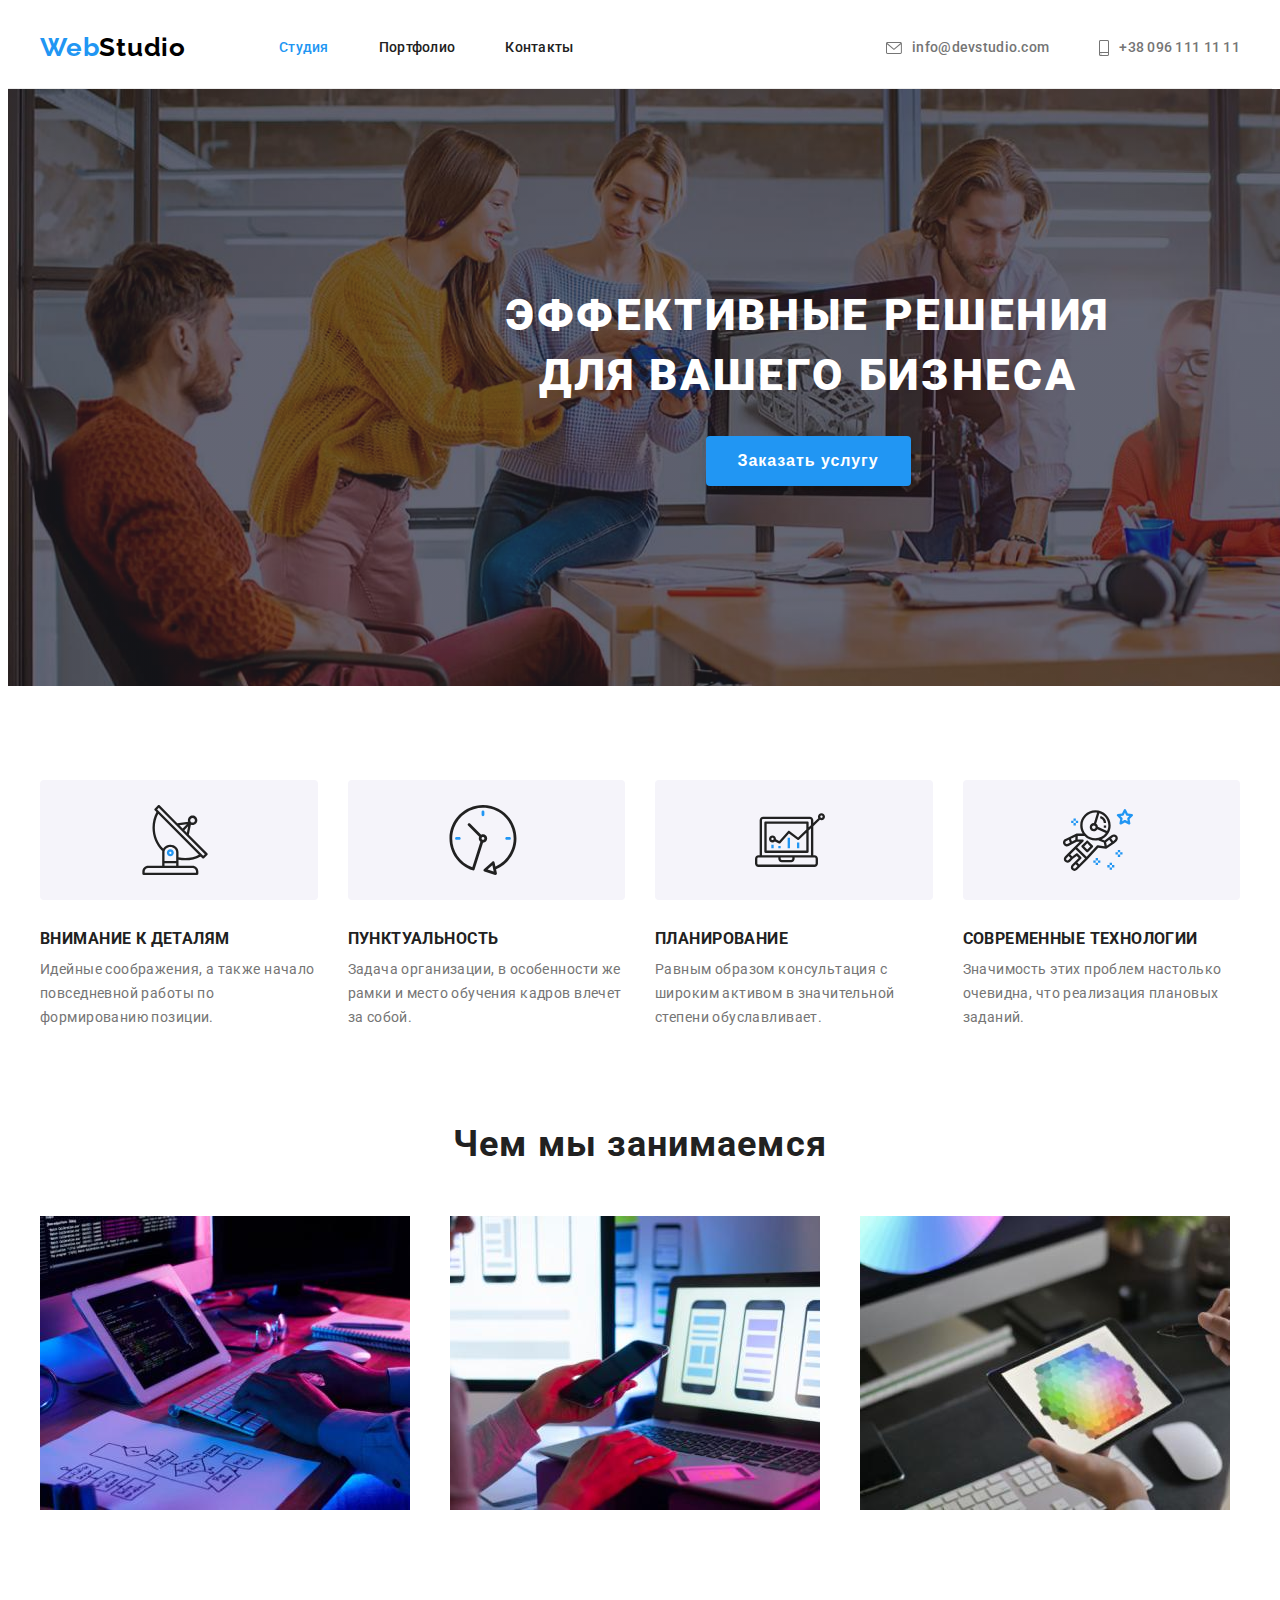
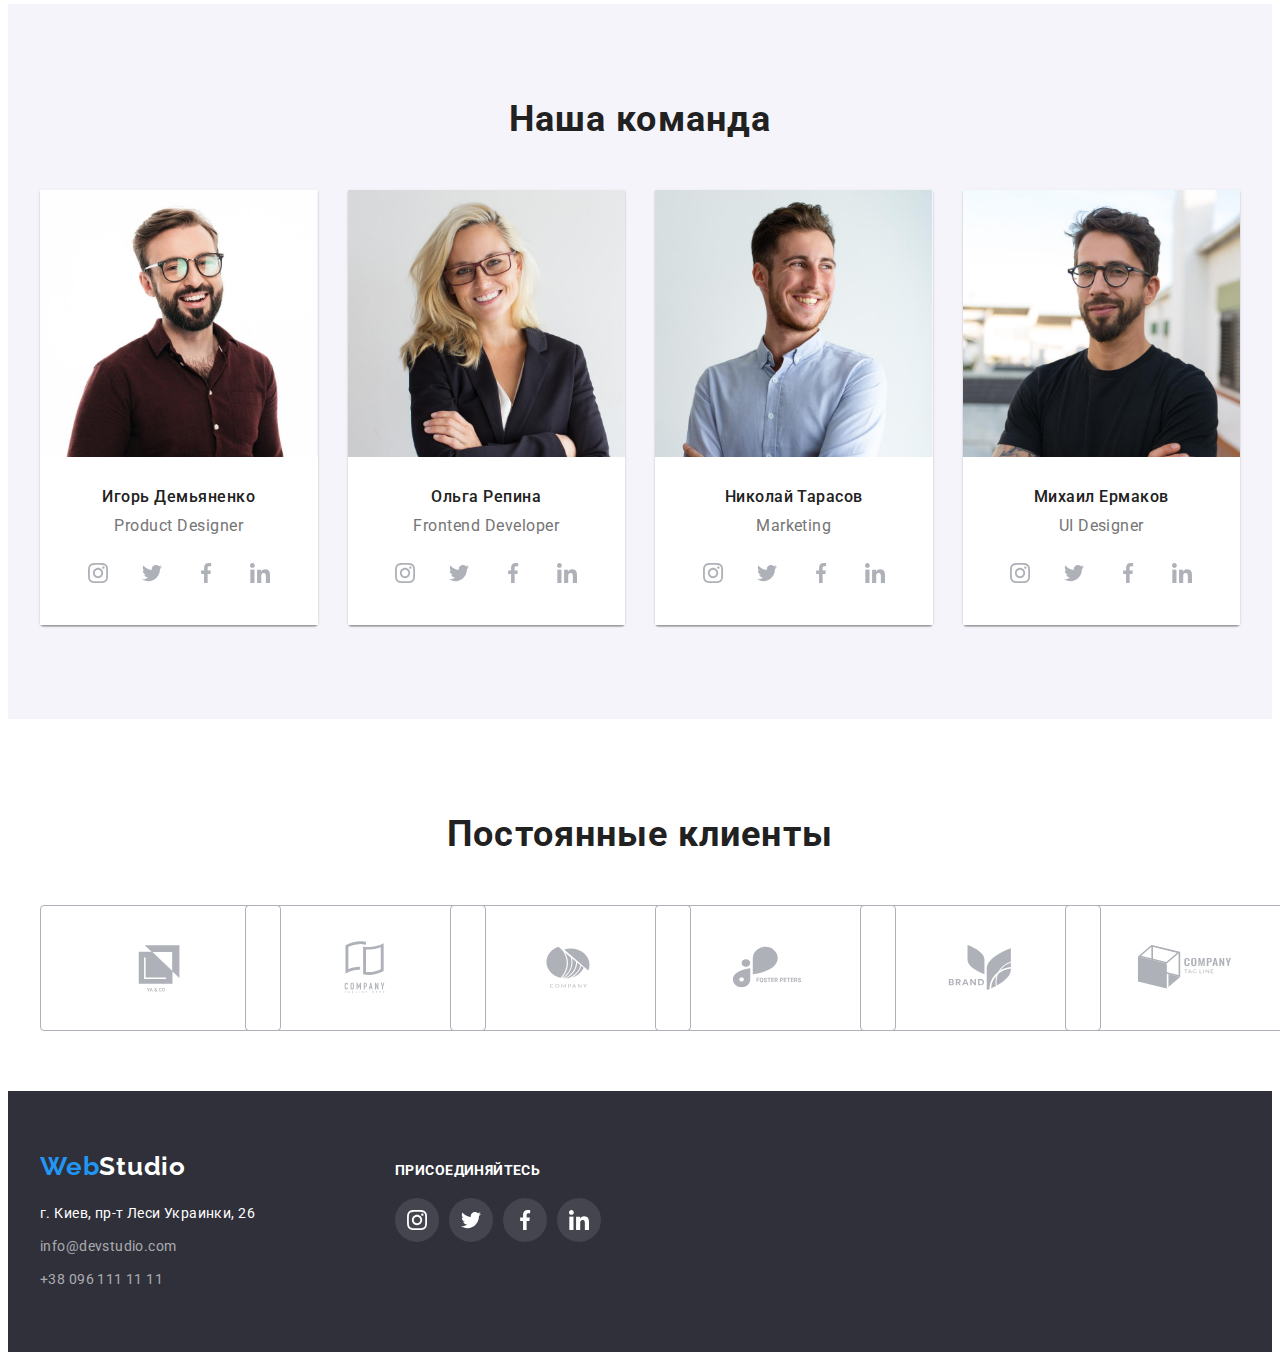
==== commit 65c510cc: "atributes for links" ====
--- a/index.html
+++ b/index.html
@@ -195,6 +195,8 @@
                                                 social-link
                                                 our-team-social-link
                                             "
+                                            target="_blank"
+                                            rel="noopener noreferrer"
                                         >
                                             <svg
                                                 class="
@@ -215,6 +217,8 @@
                                                 social-link
                                                 our-team-social-link
                                             "
+                                            target="_blank"
+                                            rel="noopener noreferrer"
                                         >
                                             <svg
                                                 class="
@@ -235,6 +239,8 @@
                                                 social-link
                                                 our-team-social-link
                                             "
+                                            target="_blank"
+                                            rel="noopener noreferrer"
                                         >
                                             <svg
                                                 class="
@@ -255,6 +261,8 @@
                                                 social-link
                                                 our-team-social-link
                                             "
+                                            target="_blank"
+                                            rel="noopener noreferrer"
                                         >
                                             <svg
                                                 class="
@@ -291,6 +299,8 @@
                                                 social-link
                                                 our-team-social-link
                                             "
+                                            target="_blank"
+                                            rel="noopener noreferrer"
                                         >
                                             <svg
                                                 class="
@@ -311,6 +321,8 @@
                                                 social-link
                                                 our-team-social-link
                                             "
+                                            target="_blank"
+                                            rel="noopener noreferrer"
                                         >
                                             <svg
                                                 class="
@@ -331,6 +343,8 @@
                                                 social-link
                                                 our-team-social-link
                                             "
+                                            target="_blank"
+                                            rel="noopener noreferrer"
                                         >
                                             <svg
                                                 class="
@@ -351,6 +365,8 @@
                                                 social-link
                                                 our-team-social-link
                                             "
+                                            target="_blank"
+                                            rel="noopener noreferrer"
                                         >
                                             <svg
                                                 class="
@@ -385,6 +401,8 @@
                                                 social-link
                                                 our-team-social-link
                                             "
+                                            target="_blank"
+                                            rel="noopener noreferrer"
                                         >
                                             <svg
                                                 class="
@@ -405,6 +423,8 @@
                                                 social-link
                                                 our-team-social-link
                                             "
+                                            target="_blank"
+                                            rel="noopener noreferrer"
                                         >
                                             <svg
                                                 class="
@@ -425,6 +445,8 @@
                                                 social-link
                                                 our-team-social-link
                                             "
+                                            target="_blank"
+                                            rel="noopener noreferrer"
                                         >
                                             <svg
                                                 class="
@@ -445,6 +467,8 @@
                                                 social-link
                                                 our-team-social-link
                                             "
+                                            target="_blank"
+                                            rel="noopener noreferrer"
                                         >
                                             <svg
                                                 class="
@@ -481,6 +505,8 @@
                                                 social-link
                                                 our-team-social-link
                                             "
+                                            target="_blank"
+                                            rel="noopener noreferrer"
                                         >
                                             <svg
                                                 class="
@@ -501,6 +527,8 @@
                                                 social-link
                                                 our-team-social-link
                                             "
+                                            target="_blank"
+                                            rel="noopener noreferrer"
                                         >
                                             <svg
                                                 class="
@@ -521,6 +549,8 @@
                                                 social-link
                                                 our-team-social-link
                                             "
+                                            target="_blank"
+                                            rel="noopener noreferrer"
                                         >
                                             <svg
                                                 class="
@@ -541,6 +571,8 @@
                                                 social-link
                                                 our-team-social-link
                                             "
+                                            target="_blank"
+                                            rel="noopener noreferrer"
                                         >
                                             <svg
                                                 class="
@@ -652,7 +684,12 @@
                     <h2 class="footer-social-title">присоединяйтесь</h2>
                     <ul class="social-list">
                         <li class="social-item">
-                            <a href="" class="social-link footer-social-link">
+                            <a
+                                href=""
+                                class="social-link footer-social-link"
+                                target="_blank"
+                                rel="noopener noreferrer"
+                            >
                                 <svg class="social-icon footer-social-icon">
                                     <use
                                         href="./img/icons.svg#icon-instagram"
@@ -661,7 +698,12 @@
                             </a>
                         </li>
                         <li class="social-item">
-                            <a href="" class="social-link footer-social-link">
+                            <a
+                                href=""
+                                class="social-link footer-social-link"
+                                target="_blank"
+                                rel="noopener noreferrer"
+                            >
                                 <svg class="social-icon footer-social-icon">
                                     <use
                                         href="./img/icons.svg#icon-twitter"
@@ -670,7 +712,12 @@
                             </a>
                         </li>
                         <li class="social-item">
-                            <a href="" class="social-link footer-social-link">
+                            <a
+                                href=""
+                                class="social-link footer-social-link"
+                                target="_blank"
+                                rel="noopener noreferrer"
+                            >
                                 <svg class="social-icon footer-social-icon">
                                     <use
                                         href="./img/icons.svg#icon-facebook"
@@ -679,7 +726,12 @@
                             </a>
                         </li>
                         <li class="social-item">
-                            <a href="" class="social-link footer-social-link">
+                            <a
+                                href=""
+                                class="social-link footer-social-link"
+                                target="_blank"
+                                rel="noopener noreferrer"
+                            >
                                 <svg class="social-icon footer-social-icon">
                                     <use
                                         href="./img/icons.svg#icon-linkedin"
--- a/css/styles.css
+++ b/css/styles.css
@@ -444,7 +444,7 @@
 }
 
 .clients-item {
-    flex-basis: calc(100% / 6- 30px);
+    flex-basis: calc(100% / 6 - 30px);
     width: 170px;
     height: 92px;
     margin-right: 30px;
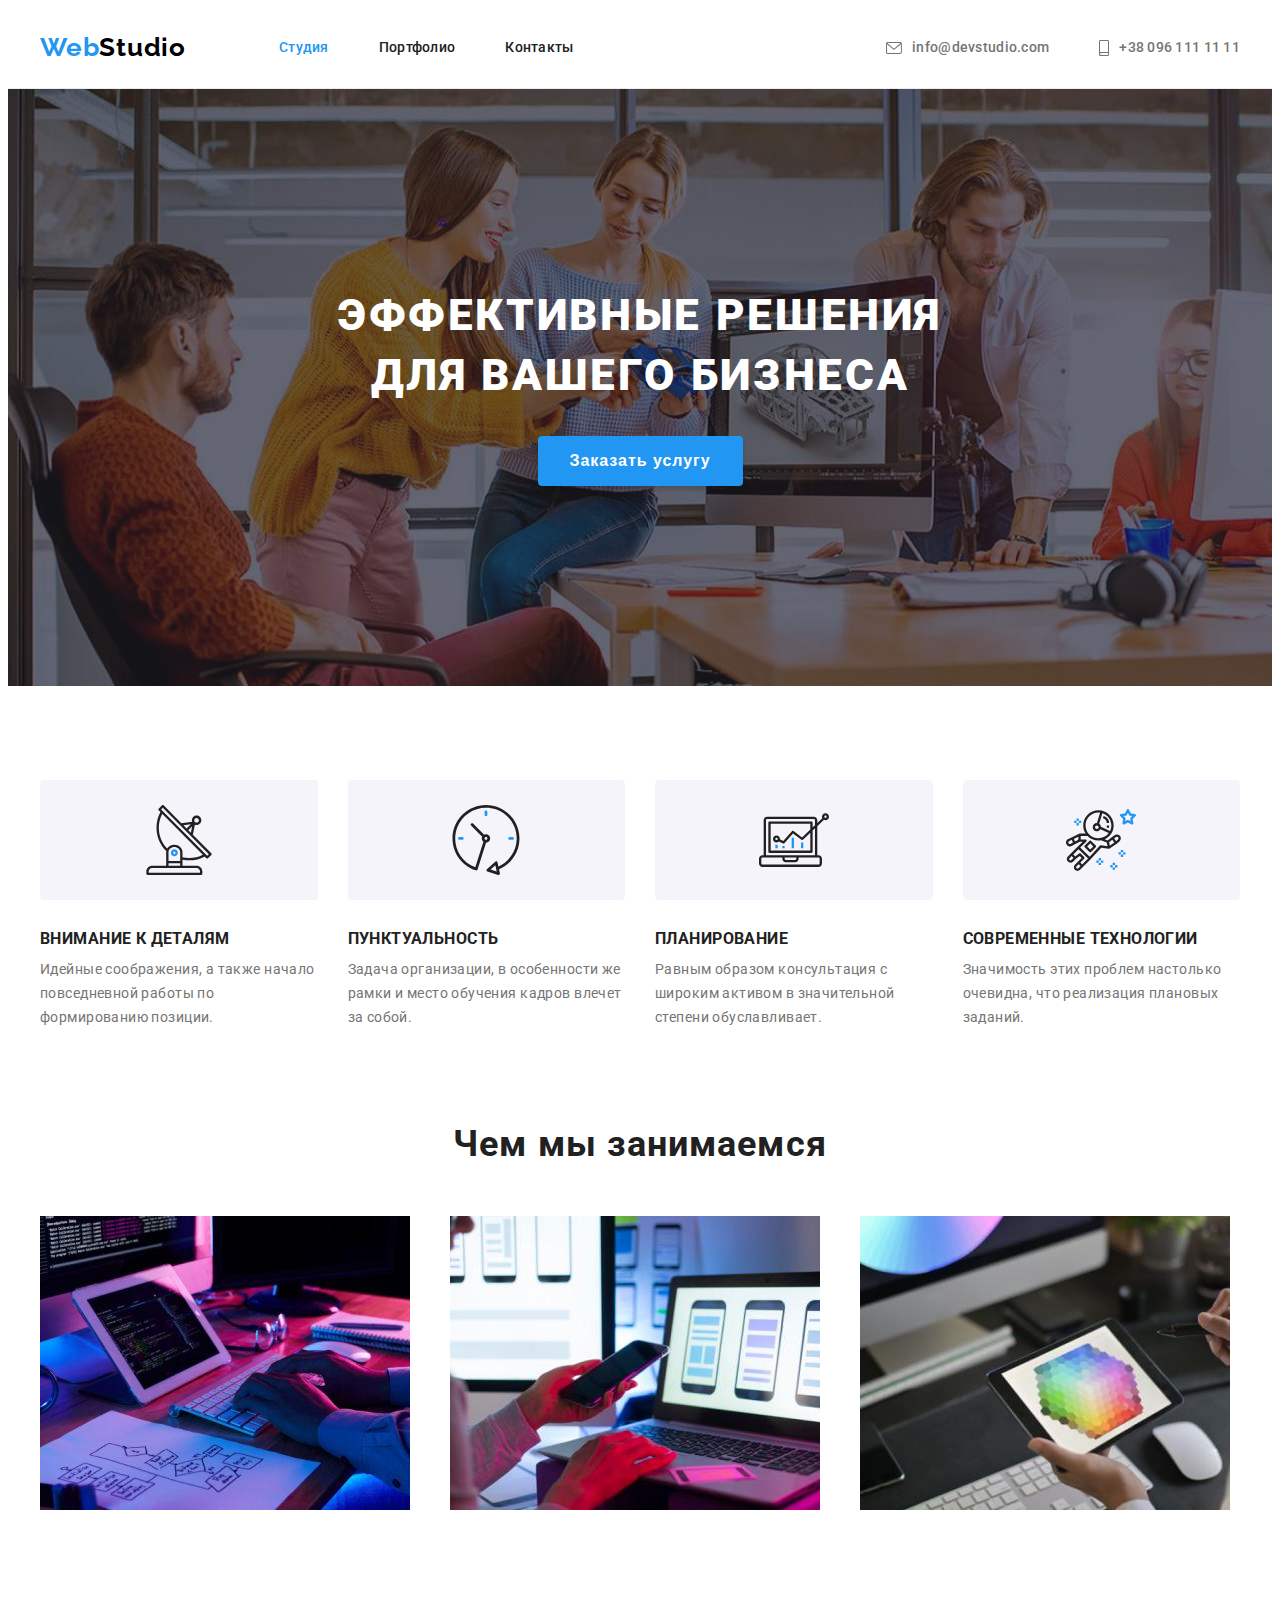
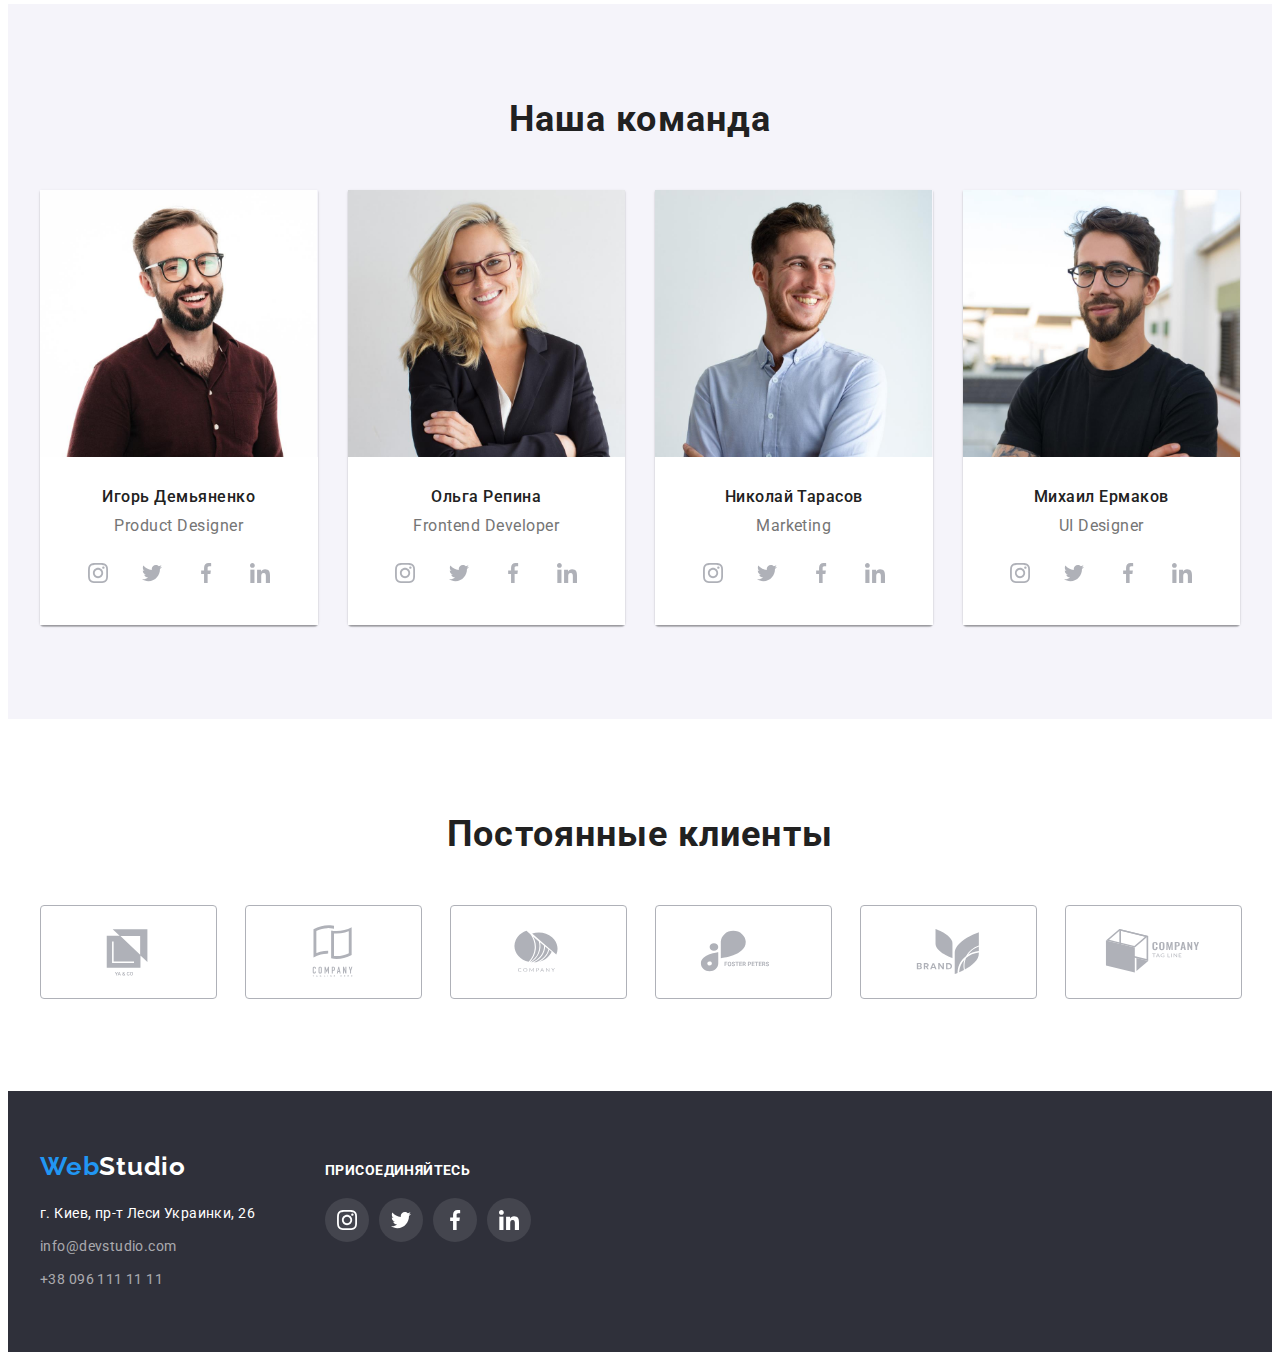
==== commit 0150419c: "fix bug" ====
--- a/index.html
+++ b/index.html
@@ -597,14 +597,24 @@
                     <h2 class="clients-title">Постоянные клиенты</h2>
                     <ul class="clients-list">
                         <li class="clients-item">
-                            <a href="" class="clients-link">
+                            <a
+                                href=""
+                                class="clients-link"
+                                target="_blank"
+                                rel="noopener noreferrer"
+                            >
                                 <svg class="clients-icon">
                                     <use href="./img/icons.svg#icon-logo"></use>
                                 </svg>
                             </a>
                         </li>
                         <li class="clients-item">
-                            <a href="" class="clients-link">
+                            <a
+                                href=""
+                                class="clients-link"
+                                target="_blank"
+                                rel="noopener noreferrer"
+                            >
                                 <svg class="clients-icon">
                                     <use
                                         href="./img/icons.svg#icon-logo1"
@@ -613,7 +623,12 @@
                             </a>
                         </li>
                         <li class="clients-item">
-                            <a href="" class="clients-link">
+                            <a
+                                href=""
+                                class="clients-link"
+                                target="_blank"
+                                rel="noopener noreferrer"
+                            >
                                 <svg class="clients-icon">
                                     <use
                                         href="./img/icons.svg#icon-logo2"
@@ -622,7 +637,12 @@
                             </a>
                         </li>
                         <li class="clients-item">
-                            <a href="" class="clients-link">
+                            <a
+                                href=""
+                                class="clients-link"
+                                target="_blank"
+                                rel="noopener noreferrer"
+                            >
                                 <svg class="clients-icon">
                                     <use
                                         href="./img/icons.svg#icon-logo3"
@@ -631,7 +651,12 @@
                             </a>
                         </li>
                         <li class="clients-item">
-                            <a href="" class="clients-link">
+                            <a
+                                href=""
+                                class="clients-link"
+                                target="_blank"
+                                rel="noopener noreferrer"
+                            >
                                 <svg class="clients-icon">
                                     <use
                                         href="./img/icons.svg#icon-logo4"
@@ -640,7 +665,12 @@
                             </a>
                         </li>
                         <li class="clients-item">
-                            <a href="" class="clients-link">
+                            <a
+                                href=""
+                                class="clients-link"
+                                target="_blank"
+                                rel="noopener noreferrer"
+                            >
                                 <svg class="clients-icon">
                                     <use
                                         href="./img/icons.svg#icon-logo5"
@@ -654,7 +684,7 @@
         </main>
         <footer class="footer">
             <div class="container footer-container">
-                <div class="footer-address">
+                <div class="footer-address-wrap">
                     <a href="./index.html" lang="en" class="logo logo-footer"
                         >Web<span>Studio</span></a
                     >
@@ -681,7 +711,7 @@
                     </address>
                 </div>
                 <div class="footer-social">
-                    <h2 class="footer-social-title">присоединяйтесь</h2>
+                    <p class="footer-social-title">присоединяйтесь</p>
                     <ul class="social-list">
                         <li class="social-item">
                             <a
--- a/css/styles.css
+++ b/css/styles.css
@@ -163,6 +163,7 @@
 }
 
 .navigation {
+    margin-right: auto;
     font-weight: 500;
     font-size: 14px;
     line-height: 1.14;
@@ -181,7 +182,6 @@
 
 .contacts {
     display: flex;
-    margin-left: auto;
     font-weight: 500;
     font-size: 14px;
     line-height: 1.14;
@@ -228,7 +228,7 @@
    ========================================================================== */
 
 .order-service {
-    width: 1600px;
+    max-width: 1600px;
     margin: 0 auto;
     padding-top: 197px;
     padding-bottom: 200px;
@@ -296,7 +296,9 @@
 
 .features-item-icon-wrap {
     display: flex;
-    padding: 25px 100px;
+    min-height: 120px;
+    justify-content: center;
+    align-items: center;
     margin-bottom: 30px;
     border-radius: 4px;
     background-color: var(--third-background-color);
@@ -454,7 +456,6 @@
     display: flex;
     width: 100%;
     height: 100%;
-    padding: 16px 32px;
     border: 1px solid var(--our-team-sicoal-icon);
     border-radius: 4px;
     justify-content: center;
@@ -463,8 +464,7 @@
 
 .clients-link:hover,
 .clients-link:focus {
-    border: 1px solid var(--links-hover-color);
-    border-radius: 4px;
+    border-color: var(--links-hover-color);
 }
 
 .clients-icon {
@@ -491,8 +491,11 @@
     align-items: baseline;
 }
 
+.footer-address-wrap {
+    margin-right: 70px;
+}
+
 .footer-address {
-    margin-right: 70px;
     font-style: normal;
     font-size: 14px;
     line-height: 1.71;
@@ -597,8 +600,12 @@
     margin-bottom: 30px;
 }
 
-.our-work-item:hover,
-.our-work-item:focus {
+.our-work-link {
+    display: block;
+}
+
+.our-work-link:hover,
+.our-work-link:focus {
     box-shadow: 0px 1px 1px rgba(0, 0, 0, 0.12), 0px 4px 4px rgba(0, 0, 0, 0.06),
         1px 4px 6px rgba(0, 0, 0, 0.16);
 }
